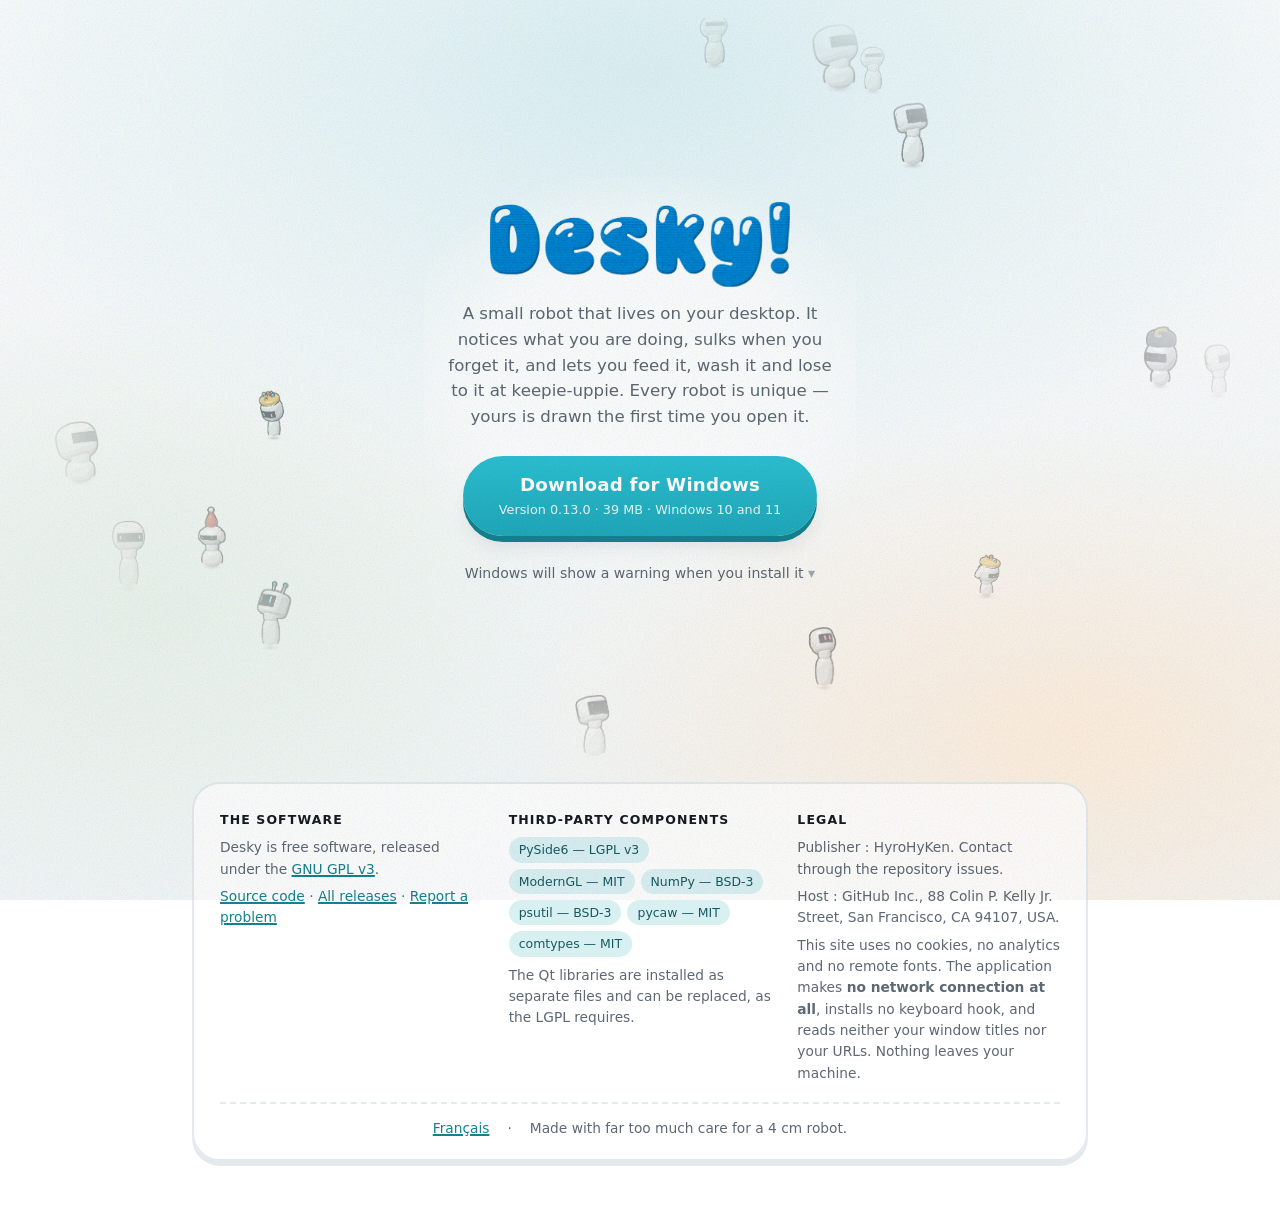
==== docs/en/index.html @ 5d932078 "L16 : site vitrine, licence GPL v3 et lien de téléchargement tenu par la CI" ====
<!doctype html>
<html lang="en">
<head>
<meta charset="utf-8">
<meta name="viewport" content="width=device-width, initial-scale=1">
<meta name="color-scheme" content="light">
<title>Desky — a small robot that lives on your desktop</title>
<meta name="description" content="Desky is a desktop companion for Windows. It reacts to what you do, you look after it, you play with it. No connection, no data leaving your machine.">
<link rel="canonical" href="https://hyrohyken.github.io/Desky/en/">
<link rel="alternate" hreflang="fr" href="https://hyrohyken.github.io/Desky/">
<link rel="alternate" hreflang="en" href="https://hyrohyken.github.io/Desky/en/">
<link rel="icon" href="../assets/logo.png" type="image/png">
<meta property="og:type" content="website">
<meta property="og:title" content="Desky — a small robot that lives on your desktop">
<meta property="og:description" content="A desktop companion for Windows. No connection, no data leaving your machine.">
<meta property="og:image" content="https://hyrohyken.github.io/Desky/assets/logo.png">
<meta property="og:locale" content="en_GB">
<meta name="twitter:card" content="summary_large_image">
<link rel="stylesheet" href="../style.css">
</head>
<body>

<main class="scene">
  <canvas id="champ" aria-hidden="true"></canvas>

  <div class="carte">
    <img class="logo" src="../assets/logo.png" alt="Desky" width="1000" height="380">

    <p class="pitch apparait" style="--retard: 160ms">
      A small robot that lives on your desktop. It notices what you are doing,
      sulks when you forget it, and lets you feed it, wash it and lose to it at
      keepie‑uppie. Every robot is unique&nbsp;— yours is drawn the first time
      you open it.
    </p>

    <div class="apparait" style="--retard: 280ms">
    <!-- telechargement:debut — block regenerated on every release by
         tools/site_release.py. Do not edit by hand: publishing rewrites
         everything between the two markers. -->
    <a class="telecharger" href="https://github.com/HyroHyKen/Desky/releases/download/v0.13.0/Desky-0.13.0-setup.exe">
      <span class="telecharger-titre">Download for Windows</span>
      <span class="telecharger-meta">Version 0.13.0 · 39 MB · Windows 10 and 11</span>
    </a>
    <!-- telechargement:fin -->
    </div>

    <details class="avertissement apparait" style="--retard: 400ms">
      <summary>Windows will show a warning when you install it</summary>
      <div class="avertissement-corps">
        <p>
          The installer is not signed with a commercial certificate — those cost
          several hundred euros a year, and Desky is free. So Windows shows
          “Windows protected your PC” for any program it does not recognise yet.
        </p>
        <ol>
          <li>Click <strong>More info</strong>.</li>
          <li>Then <strong>Run anyway</strong>.</li>
        </ol>
        <p>
          Every release ships with its SHA‑256 checksum and a
          <a href="https://www.sigstore.dev/" rel="noopener">Sigstore</a>
          provenance attestation. Together they guarantee the file really comes
          from the public repository, built from the commit it names — and you
          can check it yourself in two commands&nbsp;:
        </p>
        <pre><code>Get-FileHash .\Desky-0.13.0-setup.exe -Algorithm SHA256
gh attestation verify .\Desky-0.13.0-setup.exe --repo HyroHyKen/Desky</code></pre>
        <p>
          The expected checksum is in <code>SHA256SUMS.txt</code>, next to the
          installer on the
          <a href="https://github.com/HyroHyKen/Desky/releases/latest" rel="noopener">release
          page</a>.
        </p>
      </div>
    </details>
  </div>
</main>

<footer>
  <div class="pied apparait" style="--retard: 540ms">
    <div class="pied-colonnes">

      <section>
        <h2>The software</h2>
        <p>
          Desky is free software, released under the
          <a href="https://www.gnu.org/licenses/gpl-3.0.html" rel="noopener">GNU
          GPL&nbsp;v3</a>.
        </p>
        <p>
          <a href="https://github.com/HyroHyKen/Desky" rel="noopener">Source code</a> ·
          <a href="https://github.com/HyroHyKen/Desky/releases" rel="noopener">All releases</a> ·
          <a href="https://github.com/HyroHyKen/Desky/issues" rel="noopener">Report a problem</a>
        </p>
      </section>

      <section>
        <h2>Third‑party components</h2>
        <ul class="pastilles">
          <li>PySide6 — LGPL v3</li>
          <li>ModernGL — MIT</li>
          <li>NumPy — BSD‑3</li>
          <li>psutil — BSD‑3</li>
          <li>pycaw — MIT</li>
          <li>comtypes — MIT</li>
        </ul>
        <p>
          The Qt libraries are installed as separate files and can be replaced,
          as the LGPL requires.
        </p>
      </section>

      <section>
        <h2>Legal</h2>
        <p>Publisher&nbsp;: HyroHyKen. Contact through the repository issues.</p>
        <p>
          Host&nbsp;: GitHub&nbsp;Inc., 88 Colin P. Kelly Jr. Street,
          San Francisco, CA 94107, USA.
        </p>
        <p>
          This site uses no cookies, no analytics and no remote fonts. The
          application makes <strong>no network connection at all</strong>,
          installs no keyboard hook, and reads neither your window titles nor
          your URLs. Nothing leaves your machine.
        </p>
      </section>

    </div>

    <p class="pied-liens">
      <a href="../">Français</a>
      <span>·</span>
      <span>Made with far too much care for a 4&nbsp;cm robot.</span>
    </p>
  </div>
</footer>

<script src="../particles.js"></script>
</body>
</html>
---- docs/style.css ----
/* Site vitrine de Desky (lot L16).
 *
 * La palette part de celle du panneau de soin — l'accent cyan #1FA8BA est
 * exactement `panel.ACCENT`, l'encre `panel.INK` — et s'autorise autour d'elle
 * un fond dégradé et un grain que l'application n'a pas : une page web éclairée
 * à plat a l'air d'un brouillon, là où une fenêtre posée sur un vrai bureau
 * emprunte sa texture à ce qu'il y a derrière.
 *
 * **Thème clair seulement.** Pas de variante sombre : le produit est un objet
 * clair, le logo est fourni pour fond clair, et une page qui bascule au gré des
 * réglages du visiteur double la surface à vérifier pour un écran unique.
 *
 * Aucune police distante, aucune feuille tierce, aucune requête sortante : une
 * page qui vend un logiciel sans sortie réseau ne peut pas appeler trois
 * domaines pour s'afficher.
 */

:root {
  color-scheme: light;

  --encre: #141a21;
  --encre-doux: #5c6873;
  --accent: #1fa8ba;
  --accent-sombre: #15818f;
  --accent-pale: #d9f0f3;
  --creme: #fdf6ec;
  --carte: #ffffff;
  --bord: #e3e9ec;
  --bord-fort: #cfd9de;
  --ombre: rgba(20, 40, 50, 0.16);

  --rayon: 20px;
  --rayon-grand: 28px;

  /* Le rebond du produit (§10) : une seule courbe, réutilisée partout, pour que
   * tout ce qui bouge sur la page appartienne à la même main. */
  --ressort: cubic-bezier(0.34, 1.56, 0.64, 1);
}

* { box-sizing: border-box; }

html, body { margin: 0; padding: 0; }

body {
  min-height: 100svh;
  color: var(--encre);
  font-family: ui-rounded, "SF Pro Rounded", "Segoe UI Variable Display",
               "Segoe UI", system-ui, -apple-system, sans-serif;
  font-size: 17px;
  line-height: 1.55;
  -webkit-font-smoothing: antialiased;

  /* Deux halos, un froid en haut et un chaud en bas à droite, sur un dégradé
   * vertical très pâle. Fixés : le fond ne défile pas avec le pied de page,
   * sinon on voit la couture. */
  background:
    radial-gradient(1200px 660px at 50% 8%,  #dcf1f5 0%, rgba(220, 241, 245, 0) 62%),
    radial-gradient(980px 540px at 84% 82%,  #fdeedd 0%, rgba(253, 238, 221, 0) 58%),
    radial-gradient(760px 520px at 12% 68%,  #eaf3ec 0%, rgba(234, 243, 236, 0) 60%),
    linear-gradient(180deg, #fcfefe 0%, #f2f7f8 100%);
  background-attachment: fixed;
}

/* Grain. Un bruit fractal en SVG, embarqué en data-URI : pas une requête de
 * plus, et il se répète sans couture. C'est ce qui empêche les grands aplats
 * dégradés de faire « page de garde vide ». */
body::after {
  content: "";
  position: fixed;
  inset: 0;
  z-index: 3;
  pointer-events: none;
  opacity: 0.38;
  background-image: url("data:image/svg+xml,%3Csvg xmlns='http://www.w3.org/2000/svg' width='200' height='200'%3E%3Cfilter id='g'%3E%3CfeTurbulence type='fractalNoise' baseFrequency='0.8' numOctaves='3' stitchTiles='stitch'/%3E%3C/filter%3E%3Crect width='100%25' height='100%25' filter='url(%23g)' opacity='0.5'/%3E%3C/svg%3E");
  background-size: 200px 200px;
  mix-blend-mode: multiply;
}

/* --- Entrées ------------------------------------------------------------- */

/* Tout arrive l'un après l'autre, et rien n'arrive à sa taille finale : c'est
 * la leçon du lot L9. Le décalage est porté par `--retard`, posé dans le HTML,
 * pour qu'on lise l'ordre d'apparition dans l'ordre du document. */
@keyframes surgit {
  from { opacity: 0; transform: translateY(20px) scale(0.94); }
  to   { opacity: 1; transform: none; }
}

@keyframes surgit-logo {
  from { opacity: 0; transform: translateY(26px) scale(0.78); }
  to   { opacity: 1; transform: none; }
}

@keyframes flotte {
  from { transform: translateY(-4px); }
  to   { transform: translateY(4px); }
}

.apparait {
  animation: surgit 640ms var(--ressort) both;
  animation-delay: var(--retard, 0ms);
}

/* --- La scène centrale --------------------------------------------------- */

.scene {
  position: relative;
  min-height: 86svh;
  display: grid;
  place-items: center;
  padding: 44px 16px 28px;
  overflow: hidden;
}

/* Le champ de particules. Une **ellipse** et non un disque : un cercle assez
 * large pour laisser respirer la carte déborderait de la fenêtre en hauteur, et
 * on n'en verrait plus qu'une bande — le halo cesserait de se lire comme centré.
 * `pointer-events: none` est indispensable : le canvas couvre le bouton. */
#champ {
  position: absolute;
  inset: 0;
  margin: auto;
  width: min(98vw, 1180px);
  height: min(82svh, 760px);
  pointer-events: none;
  -webkit-mask-image: radial-gradient(ellipse at center,
                      #000 26%, rgba(0, 0, 0, 0.55) 52%, transparent 76%);
  mask-image: radial-gradient(ellipse at center,
              #000 26%, rgba(0, 0, 0, 0.55) 52%, transparent 76%);
}

/* Halo de lisibilité sous le contenu : sans lui, une particule qui passe
 * derrière la phrase d'accroche la fait vibrer. */
.carte {
  position: relative;
  z-index: 1;
  text-align: center;
  max-width: 27rem;
  padding: 24px 22px 20px;
  background: radial-gradient(ellipse 78% 62% at 50% 46%,
              rgba(252, 254, 254, 0.96) 0%,
              rgba(252, 254, 254, 0.86) 46%,
              rgba(252, 254, 254, 0) 78%);
}

.logo {
  display: block;
  width: min(300px, 70vw);
  height: auto;
  margin: 0 auto 14px;
  animation: surgit-logo 760ms var(--ressort) both,
             flotte 4.2s ease-in-out 900ms infinite alternate;
}

.pitch {
  margin: 0 auto 26px;
  max-width: 25rem;
  color: var(--encre-doux);
  font-size: 1.04rem;
}

/* --- Le bouton ----------------------------------------------------------- */

/* Un bouton-jouet : une semelle pleine et non floue sous la pastille, qui
 * s'écrase quand on appuie. C'est le geste des interfaces de console — on
 * *enfonce* quelque chose — et il ne coûte qu'une ombre sans flou. */
.telecharger {
  position: relative;
  display: inline-flex;
  flex-direction: column;
  align-items: center;
  gap: 1px;
  padding: 15px 36px 16px;
  border-radius: 999px;
  background: linear-gradient(180deg, #2bc0d3 0%, var(--accent) 100%);
  color: #fff;
  text-decoration: none;
  box-shadow: 0 6px 0 0 var(--accent-sombre),
              0 14px 24px -10px var(--ombre);
  transition: transform 260ms var(--ressort),
              box-shadow 260ms var(--ressort),
              filter 160ms ease;
}

.telecharger:hover,
.telecharger:focus-visible {
  transform: translateY(-3px);
  filter: saturate(1.06);
  box-shadow: 0 9px 0 0 var(--accent-sombre),
              0 20px 30px -12px var(--ombre);
}

.telecharger:active {
  transform: translateY(5px);
  box-shadow: 0 1px 0 0 var(--accent-sombre),
              0 6px 12px -8px var(--ombre);
  transition-duration: 90ms;
}

.telecharger-titre {
  font-size: 1.14rem;
  font-weight: 800;
  letter-spacing: 0.01em;
}

.telecharger-meta {
  font-size: 0.8rem;
  opacity: 0.9;
  font-variant-numeric: tabular-nums;
}

/* --- L'avertissement Windows --------------------------------------------- */

/* Discret par défaut, complet une fois déplié. C'est l'endroit où la majorité
 * des installations échouent : quelqu'un qui voit l'écran bleu sans y avoir été
 * préparé referme tout. Le dire avant vaut mieux que le découvrir. */
.avertissement {
  margin: 20px auto 0;
  max-width: 29rem;
  text-align: left;
  font-size: 0.9rem;
  color: var(--encre-doux);
}

.avertissement > summary {
  cursor: pointer;
  text-align: center;
  list-style: none;
  padding: 7px 14px;
  border-radius: 999px;
  font-size: 0.88rem;
  transition: color 160ms ease, background-color 160ms ease;
}

.avertissement > summary::-webkit-details-marker { display: none; }
.avertissement > summary::after { content: " ▾"; opacity: 0.55; }
.avertissement[open] > summary::after { content: " ▴"; }

.avertissement > summary:hover {
  color: var(--accent-sombre);
  background: rgba(255, 255, 255, 0.7);
}

/* Panneau-autocollant : bord franc et semelle nette, comme les vignettes de la
 * boutique du jeu. */
.avertissement-corps {
  margin-top: 10px;
  padding: 16px 18px;
  border: 2px solid var(--bord-fort);
  border-radius: var(--rayon);
  background: var(--carte);
  box-shadow: 0 4px 0 0 var(--bord);
  animation: surgit 420ms var(--ressort) both;
}

.avertissement-corps p { margin: 0 0 10px; }
.avertissement-corps p:last-child { margin-bottom: 0; }
.avertissement-corps ol { margin: 0 0 10px; padding-left: 1.3em; }

code, pre {
  font-family: ui-monospace, "Cascadia Code", Consolas, monospace;
  font-size: 0.85em;
}

pre {
  overflow-x: auto;
  padding: 10px 12px;
  border-radius: 12px;
  background: var(--accent-pale);
  color: #123c43;
  margin: 0 0 10px;
}

/* --- Pied de page -------------------------------------------------------- */

footer {
  position: relative;
  z-index: 1;
  padding: 8px 16px 48px;
  font-size: 0.86rem;
  color: var(--encre-doux);
}

/* Une carte posée, pas une bande collée au bas de page : le pied appartient au
 * même univers d'objets arrondis que le reste. */
.pied {
  max-width: 56rem;
  margin: 0 auto;
  padding: 26px 26px 20px;
  border: 2px solid var(--bord);
  border-radius: var(--rayon-grand);
  background: rgba(255, 255, 255, 0.78);
  box-shadow: 0 5px 0 0 var(--bord);
  display: grid;
  gap: 18px;
}

.pied h2 {
  font-size: 0.78rem;
  text-transform: uppercase;
  letter-spacing: 0.09em;
  color: var(--encre);
  margin: 0 0 8px;
}

.pied section { margin: 0; }
.pied p { margin: 0 0 6px; }
.pied p:last-child { margin-bottom: 0; }

/* Les composants tiers en pastilles : une liste à puces dans un pied de page a
 * l'air d'un fichier de licences, des pastilles ont l'air d'un générique. */
.pastilles {
  list-style: none;
  margin: 0 0 8px;
  padding: 0;
  display: flex;
  flex-wrap: wrap;
  gap: 6px;
}

.pastilles li {
  padding: 3px 10px;
  border-radius: 999px;
  background: var(--accent-pale);
  color: #175a63;
  font-size: 0.78rem;
  white-space: nowrap;
}

.pied-liens {
  display: flex;
  flex-wrap: wrap;
  gap: 8px 18px;
  justify-content: center;
  align-items: center;
  margin: 0;
  padding-top: 14px;
  border-top: 2px dashed var(--bord);
}

a { color: var(--accent-sombre); text-decoration-thickness: 1.5px; }
a:hover { color: var(--accent); }

@media (min-width: 760px) {
  .pied-colonnes {
    display: grid;
    grid-template-columns: repeat(3, 1fr);
    gap: 26px;
  }
}

/* Le mouvement est une préférence, pas un dû : quinze robots qui flottent sont
 * exactement ce qui gêne quelqu'un qui a demandé moins d'animation. Ici on coupe
 * les entrées et le flottement ; `particles.js` fige le champ de son côté. */
@media (prefers-reduced-motion: reduce) {
  .apparait, .logo, .avertissement-corps {
    animation: none !important;
    opacity: 1;
    transform: none;
  }
  * { transition-duration: 0.01ms !important; }
}
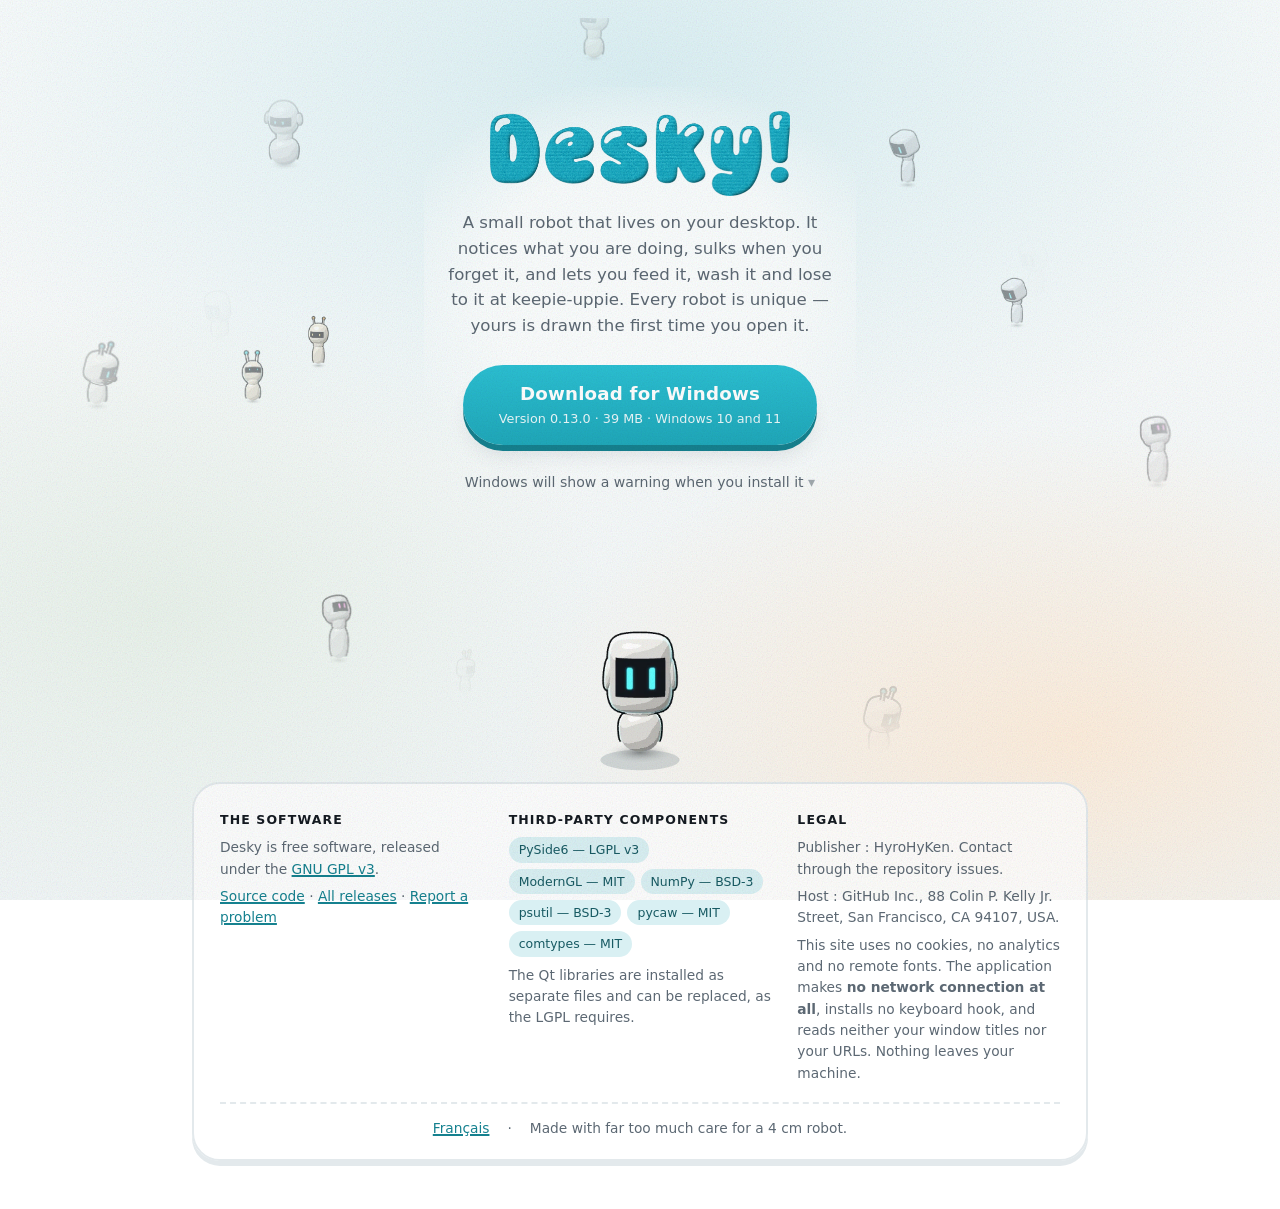
==== commit 9bd05c9e: "Site : le robot du produit marche sur la page et suit la souris" ====
--- a/docs/en/index.html
+++ b/docs/en/index.html
@@ -22,9 +22,10 @@
 
 <main class="scene">
   <canvas id="champ" aria-hidden="true"></canvas>
+  <canvas id="heros" aria-hidden="true"></canvas>
 
   <div class="carte">
-    <img class="logo" src="../assets/logo.png" alt="Desky" width="1000" height="380">
+    <img class="logo" src="../assets/logo.png" alt="Desky" width="1575" height="445">
 
     <p class="pitch apparait" style="--retard: 160ms">
       A small robot that lives on your desktop. It notices what you are doing,
@@ -136,5 +137,6 @@
 </footer>
 
 <script src="../particles.js"></script>
+<script src="../hero.js"></script>
 </body>
 </html>
--- a/docs/style.css
+++ b/docs/style.css
@@ -108,7 +108,7 @@
   min-height: 86svh;
   display: grid;
   place-items: center;
-  padding: 44px 16px 28px;
+  padding: 44px 16px 210px;
   overflow: hidden;
 }
 
@@ -127,6 +127,24 @@
                       #000 26%, rgba(0, 0, 0, 0.55) 52%, transparent 76%);
   mask-image: radial-gradient(ellipse at center,
               #000 26%, rgba(0, 0, 0, 0.55) 52%, transparent 76%);
+}
+
+/* Le sol du robot : une bande en bas de la scène, dont la hauteur est
+ * **réservée par le rembourrage de `.scene`**. Sans cette réservation le
+ * contenu, centré, descendrait dans la bande et le robot passerait devant le
+ * bouton de téléchargement — ou derrière, ce qui est pire. */
+#heros {
+  position: absolute;
+  left: 0;
+  bottom: 0;
+  /* `width: 100%` et non `right: 0` : `.scene` est une grille centrée, et le
+   * `justify-items: center` qu'elle impose à ses enfants fait rétrécir un
+   * absolu dont les deux décalages sont posés. Mesuré à 400 px au lieu de la
+   * largeur de la page avant correction. */
+  width: 100%;
+  height: 200px;
+  z-index: 2;
+  pointer-events: none;
 }
 
 /* Halo de lisibilité sous le contenu : sans lui, une particule qui passe
@@ -338,8 +356,21 @@
   border-top: 2px dashed var(--bord);
 }
 
-a { color: var(--accent-sombre); text-decoration-thickness: 1.5px; }
-a:hover { color: var(--accent); }
+/* Habillage des liens **de texte seulement**.
+ *
+ * `:where()` annule la spécificité de la règle, et ce n'est pas un raffinement :
+ * sans lui, `a:hover` vaut 0‑1‑1 et l'emporte sur `.telecharger`, qui ne vaut
+ * que 0‑1‑0. Le libellé du bouton passait alors en cyan sur un fond cyan au
+ * survol — illisible, et exactement au moment où on le regarde. Le
+ * `:not([class])` dit la même chose autrement : un lien qui porte une classe est
+ * un composant, il habille ses propres états.
+ */
+a:where(:not([class])) {
+  color: var(--accent-sombre);
+  text-decoration-thickness: 1.5px;
+}
+
+a:where(:not([class])):hover { color: var(--accent); }
 
 @media (min-width: 760px) {
   .pied-colonnes {
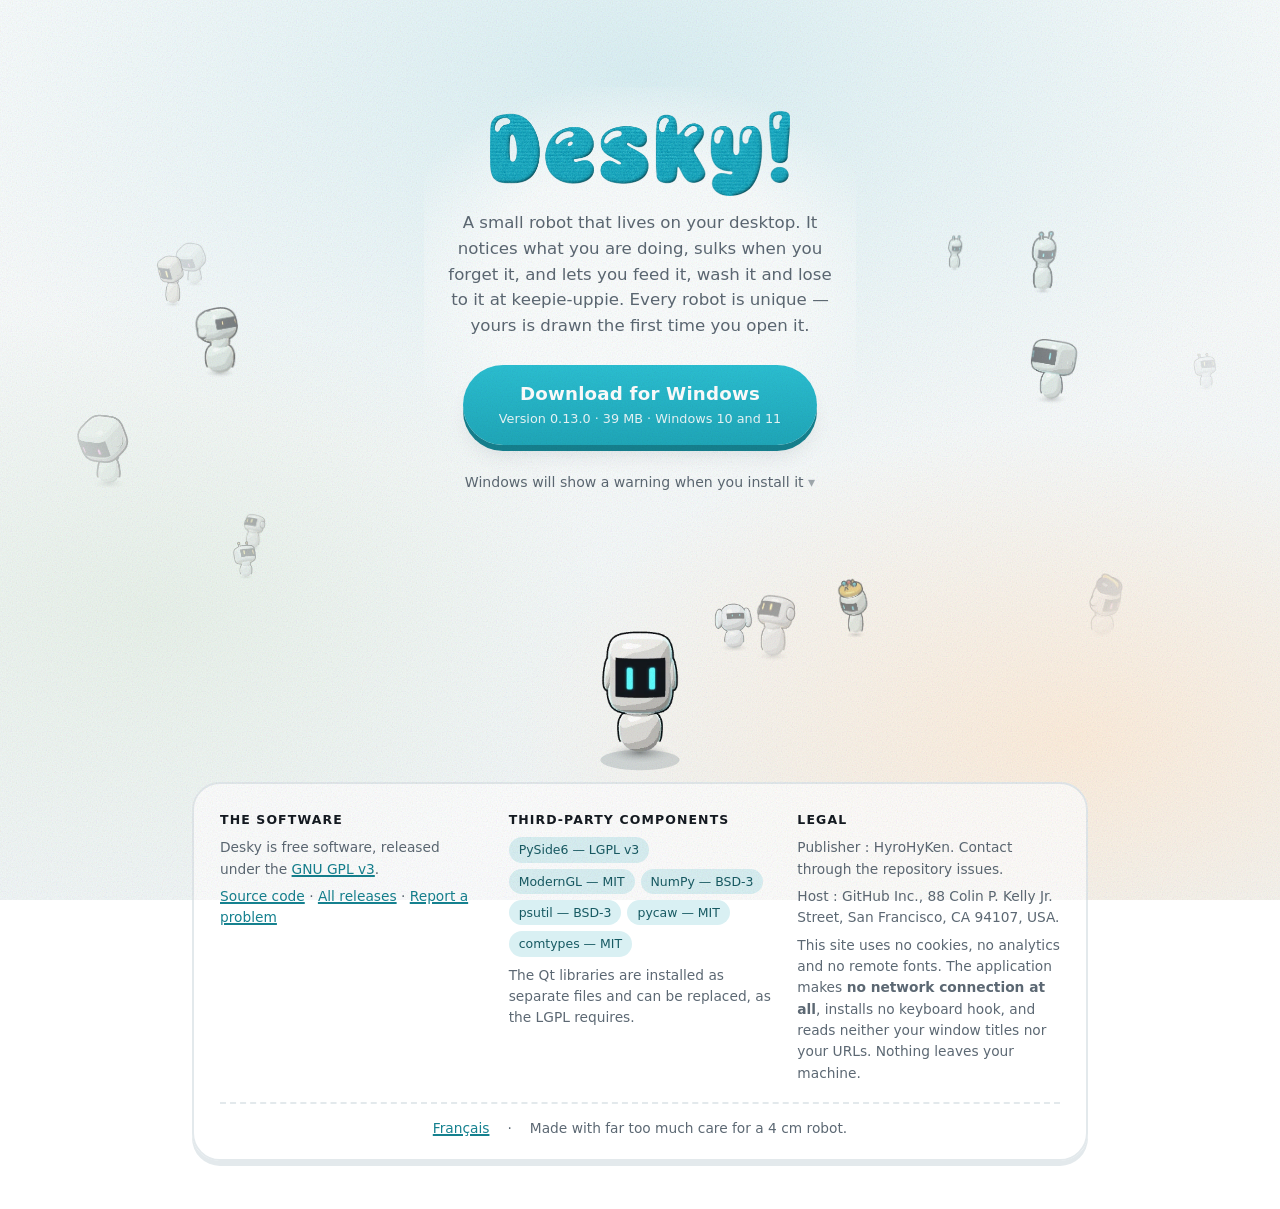
==== commit ea3c7310: "Site : dimensions déclarées du logo alignées sur le fichier livré" ====
--- a/docs/en/index.html
+++ b/docs/en/index.html
@@ -25,7 +25,7 @@
   <canvas id="heros" aria-hidden="true"></canvas>
 
   <div class="carte">
-    <img class="logo" src="../assets/logo.png" alt="Desky" width="1575" height="445">
+    <img class="logo" src="../assets/logo.png" alt="Desky" width="1181" height="334">
 
     <p class="pitch apparait" style="--retard: 160ms">
       A small robot that lives on your desktop. It notices what you are doing,
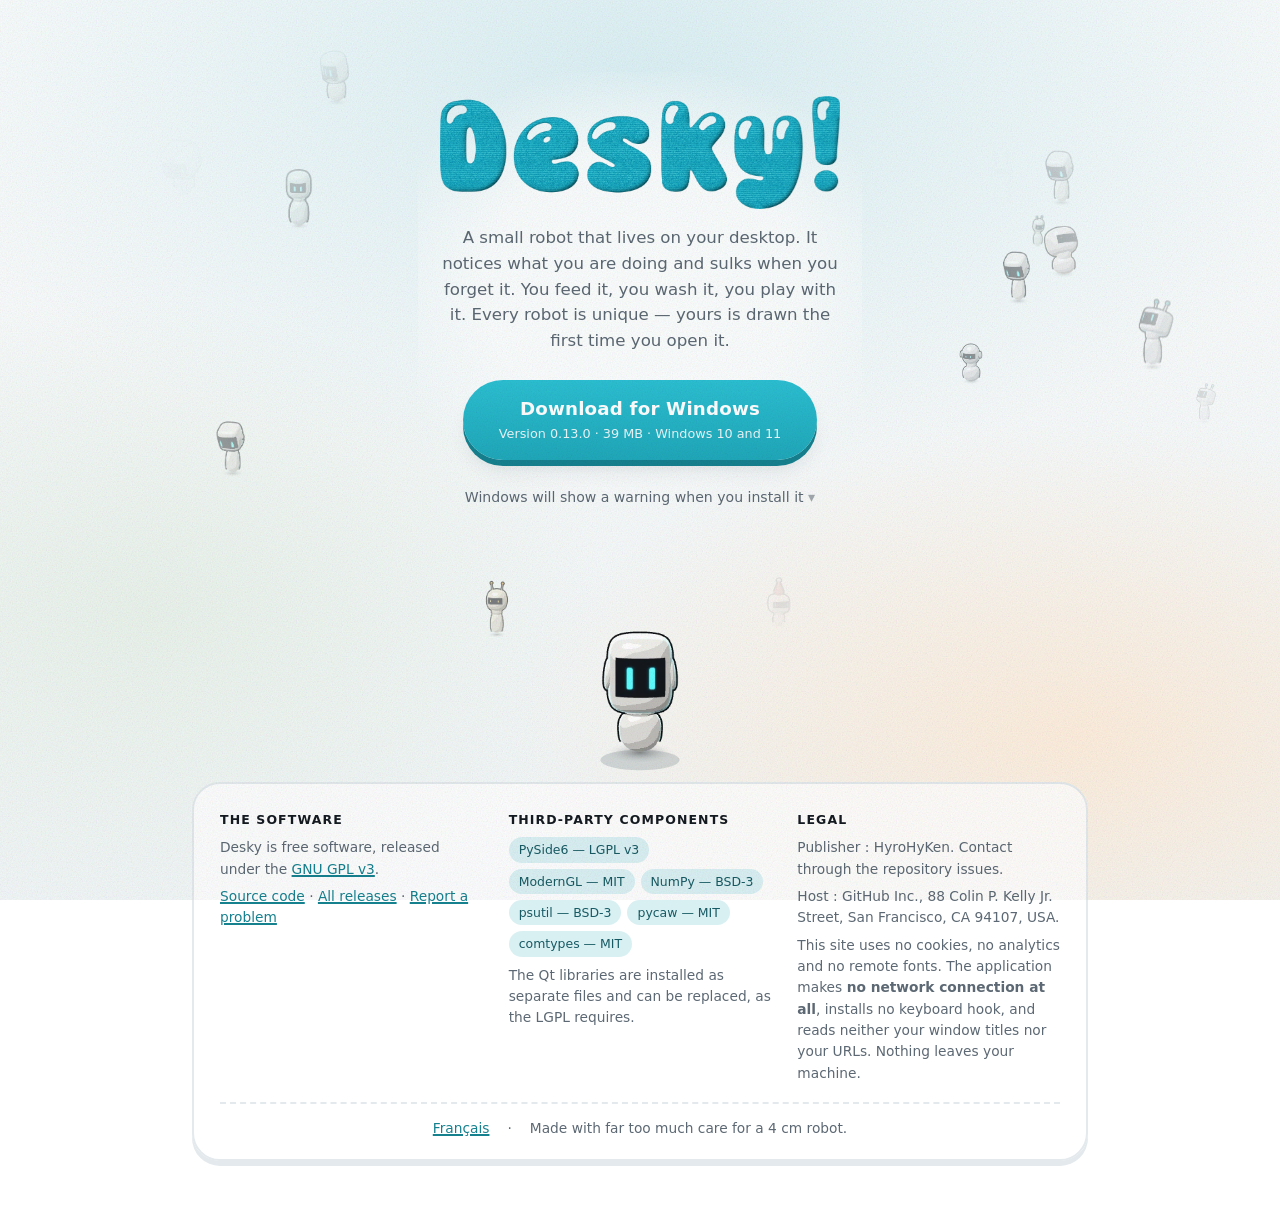
==== commit 20a369b9: "Site : logo agrandi et accroche reformulée" ====
--- a/docs/en/index.html
+++ b/docs/en/index.html
@@ -28,10 +28,9 @@
     <img class="logo" src="../assets/logo.png" alt="Desky" width="1181" height="334">
 
     <p class="pitch apparait" style="--retard: 160ms">
-      A small robot that lives on your desktop. It notices what you are doing,
-      sulks when you forget it, and lets you feed it, wash it and lose to it at
-      keepie‑uppie. Every robot is unique&nbsp;— yours is drawn the first time
-      you open it.
+      A small robot that lives on your desktop. It notices what you are doing
+      and sulks when you forget it. You feed it, you wash it, you play with it.
+      Every robot is unique&nbsp;— yours is drawn the first time you open it.
     </p>
 
     <div class="apparait" style="--retard: 280ms">
--- a/docs/style.css
+++ b/docs/style.css
@@ -153,7 +153,7 @@
   position: relative;
   z-index: 1;
   text-align: center;
-  max-width: 27rem;
+  max-width: 30rem;
   padding: 24px 22px 20px;
   background: radial-gradient(ellipse 78% 62% at 50% 46%,
               rgba(252, 254, 254, 0.96) 0%,
@@ -163,9 +163,9 @@
 
 .logo {
   display: block;
-  width: min(300px, 70vw);
+  width: min(400px, 78vw);
   height: auto;
-  margin: 0 auto 14px;
+  margin: 0 auto 16px;
   animation: surgit-logo 760ms var(--ressort) both,
              flotte 4.2s ease-in-out 900ms infinite alternate;
 }
@@ -227,6 +227,15 @@
   font-variant-numeric: tabular-nums;
 }
 
+/* Sous 420 px, « Télécharger pour Windows » ne tient plus sur une ligne et le
+ * bouton se casse en deux — sur l'élément qui porte toute la page. On resserre
+ * plutôt que de raccourcir le libellé : « Télécharger » seul dirait moins. */
+@media (max-width: 420px) {
+  .telecharger { padding: 14px 20px 15px; }
+  .telecharger-titre { font-size: 1.04rem; }
+  .telecharger-meta { font-size: 0.73rem; }
+}
+
 /* --- L'avertissement Windows --------------------------------------------- */
 
 /* Discret par défaut, complet une fois déplié. C'est l'endroit où la majorité
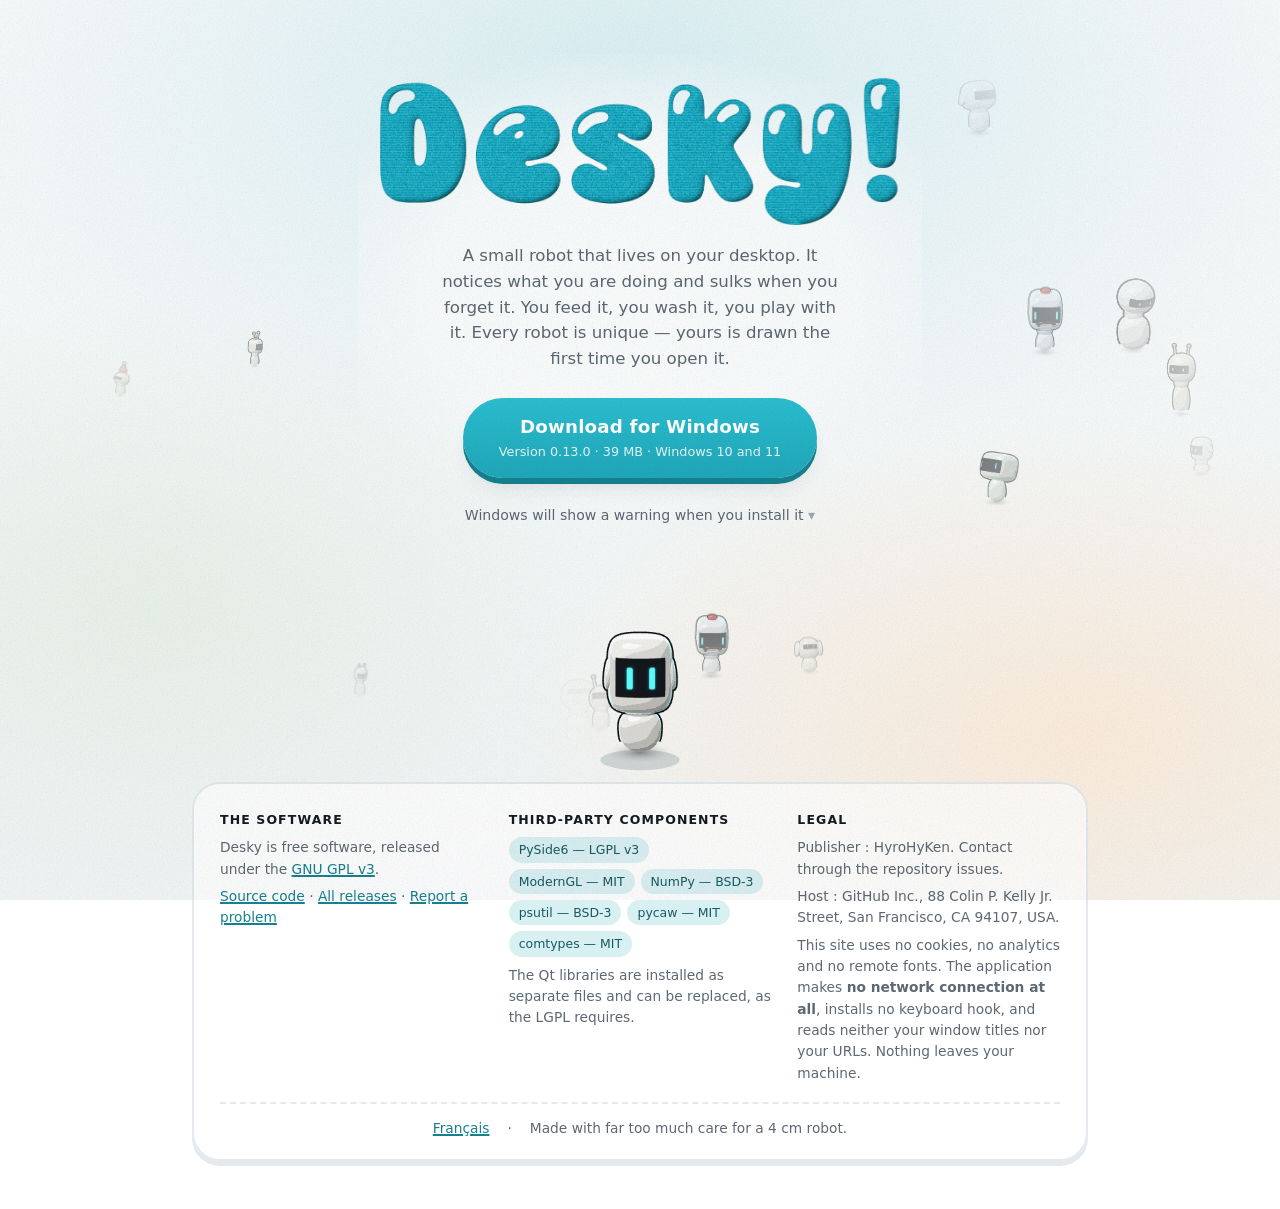
==== commit 30929913: "Site : référencement, données structurées et favicon de l'application" ====
--- a/docs/en/index.html
+++ b/docs/en/index.html
@@ -5,17 +5,61 @@
 <meta name="viewport" content="width=device-width, initial-scale=1">
 <meta name="color-scheme" content="light">
 <title>Desky — a small robot that lives on your desktop</title>
-<meta name="description" content="Desky is a desktop companion for Windows. It reacts to what you do, you look after it, you play with it. No connection, no data leaving your machine.">
+<meta name="description" content="Desky is a free desktop companion for Windows 10 and 11. A small robot that reacts to what you do, that you feed, wash and play with. No network connection, no data leaving your machine.">
 <link rel="canonical" href="https://hyrohyken.github.io/Desky/en/">
 <link rel="alternate" hreflang="fr" href="https://hyrohyken.github.io/Desky/">
 <link rel="alternate" hreflang="en" href="https://hyrohyken.github.io/Desky/en/">
-<link rel="icon" href="../assets/logo.png" type="image/png">
+<link rel="alternate" hreflang="x-default" href="https://hyrohyken.github.io/Desky/">
+<link rel="icon" href="../favicon.ico" sizes="32x32 48x48 256x256">
+<link rel="icon" type="image/png" sizes="32x32" href="../assets/icon-32.png">
+<link rel="icon" type="image/png" sizes="512x512" href="../assets/icon-512.png">
+<link rel="apple-touch-icon" href="../assets/icon-180.png">
 <meta property="og:type" content="website">
+<meta property="og:site_name" content="Desky">
+<meta property="og:url" content="https://hyrohyken.github.io/Desky/en/">
 <meta property="og:title" content="Desky — a small robot that lives on your desktop">
-<meta property="og:description" content="A desktop companion for Windows. No connection, no data leaving your machine.">
-<meta property="og:image" content="https://hyrohyken.github.io/Desky/assets/logo.png">
+<meta property="og:description" content="A free desktop companion for Windows. No connection, no data leaving your machine.">
+<meta property="og:image" content="https://hyrohyken.github.io/Desky/assets/social.png">
+<meta property="og:image:width" content="1200">
+<meta property="og:image:height" content="630">
+<meta property="og:image:alt" content="The Desky logo above a row of small robots, each one different.">
 <meta property="og:locale" content="en_GB">
+<meta property="og:locale:alternate" content="fr_FR">
 <meta name="twitter:card" content="summary_large_image">
+<meta name="twitter:image" content="https://hyrohyken.github.io/Desky/assets/social.png">
+<!-- donnees:debut — regenerated on every release, like the button. -->
+<script type="application/ld+json">
+{
+  "@context": "https://schema.org",
+  "@type": "SoftwareApplication",
+  "name": "Desky",
+  "url": "https://hyrohyken.github.io/Desky/en/",
+  "inLanguage": "en",
+  "description": "Desky is a free desktop companion for Windows. A small robot that reacts to what you do, that you feed, wash and play with. No network connection, no data leaving the machine.",
+  "applicationCategory": "EntertainmentApplication",
+  "operatingSystem": "Windows 10, Windows 11",
+  "softwareVersion": "0.13.0",
+  "downloadUrl": "https://github.com/HyroHyKen/Desky/releases/download/v0.13.0/Desky-0.13.0-setup.exe",
+  "installUrl": "https://hyrohyken.github.io/Desky/en/",
+  "fileSize": "39 MB",
+  "softwareRequirements": "Windows 10 ou 11, OpenGL 3.3",
+  "isAccessibleForFree": true,
+  "license": "https://www.gnu.org/licenses/gpl-3.0.html",
+  "image": "https://hyrohyken.github.io/Desky/assets/social.png",
+  "offers": {
+    "@type": "Offer",
+    "price": "0",
+    "priceCurrency": "EUR"
+  },
+  "author": {
+    "@type": "Person",
+    "name": "HyroHyKen",
+    "url": "https://github.com/HyroHyKen/Desky"
+  },
+  "codeRepository": "https://github.com/HyroHyKen/Desky"
+}
+</script>
+<!-- donnees:fin -->
 <link rel="stylesheet" href="../style.css">
 </head>
 <body>
--- a/docs/style.css
+++ b/docs/style.css
@@ -153,7 +153,7 @@
   position: relative;
   z-index: 1;
   text-align: center;
-  max-width: 30rem;
+  max-width: 36rem;
   padding: 24px 22px 20px;
   background: radial-gradient(ellipse 78% 62% at 50% 46%,
               rgba(252, 254, 254, 0.96) 0%,
@@ -163,9 +163,13 @@
 
 .logo {
   display: block;
-  width: min(400px, 78vw);
+  /* Deux bornes, et elles ne servent pas le même écran. Le `78vw` gouverne
+   * seul en dessous de 667 px de large — c'est lui qui donne le cadrage mobile,
+   * et il n'a pas bougé. Le plafond en pixels ne s'applique qu'au-delà, là où
+   * la place existe pour donner au logo la vedette. */
+  width: min(520px, 78vw);
   height: auto;
-  margin: 0 auto 16px;
+  margin: 0 auto 18px;
   animation: surgit-logo 760ms var(--ressort) both,
              flotte 4.2s ease-in-out 900ms infinite alternate;
 }
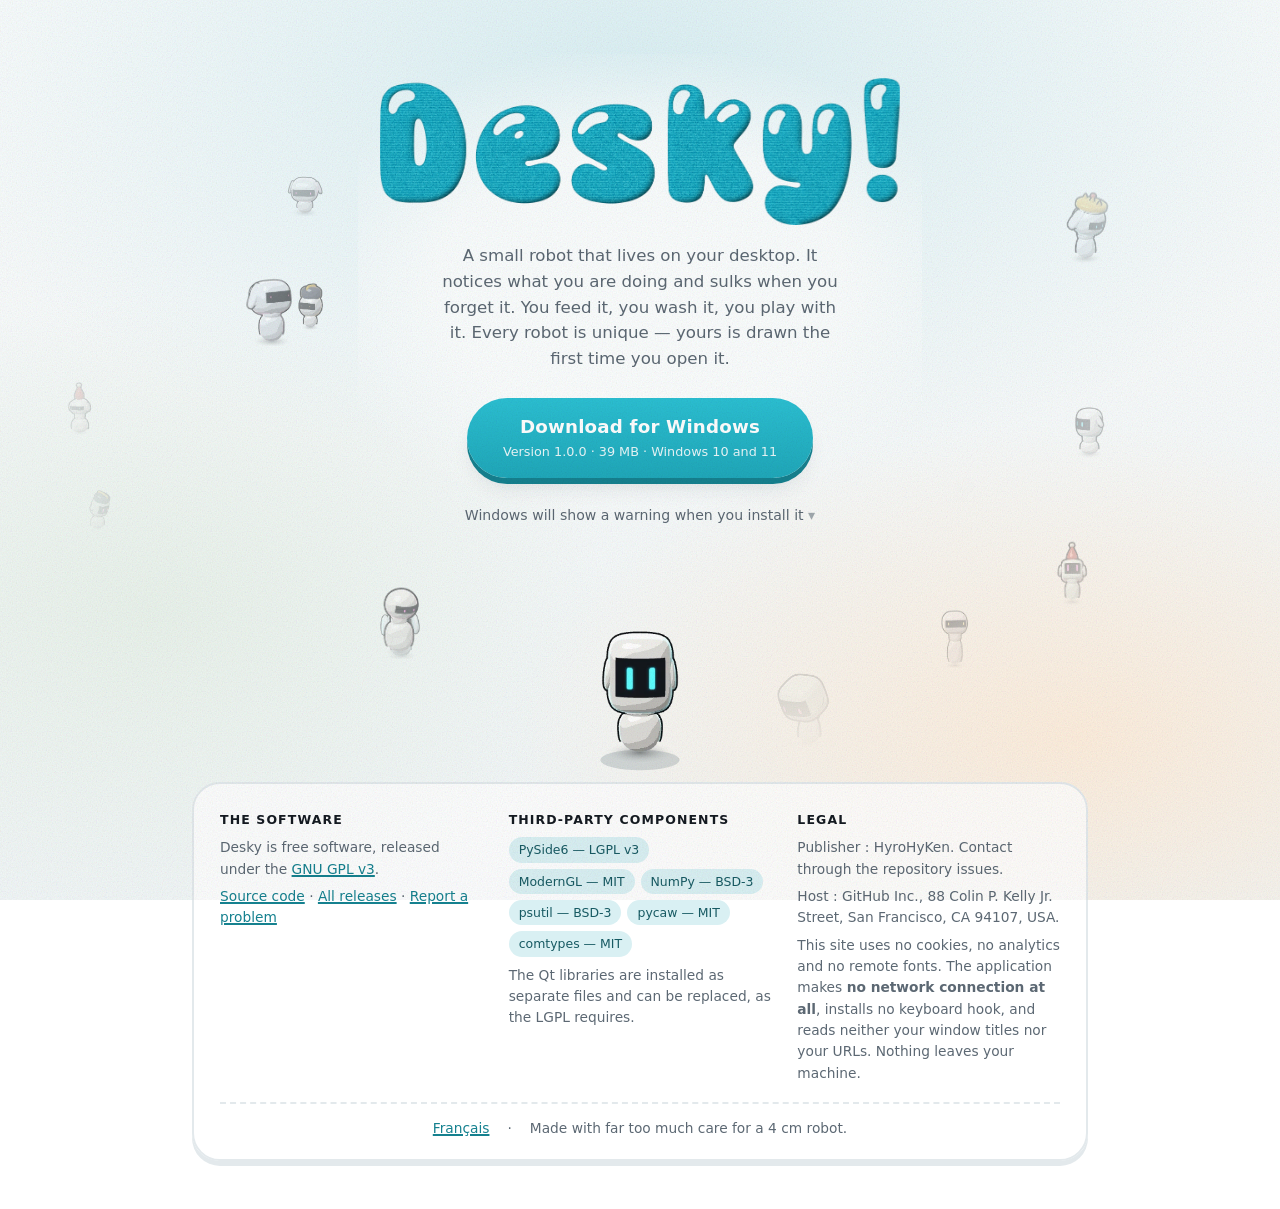
==== commit 89dda0e7: "Site : lien de téléchargement v1.0.0" ====
--- a/docs/en/index.html
+++ b/docs/en/index.html
@@ -38,8 +38,8 @@
   "description": "Desky is a free desktop companion for Windows. A small robot that reacts to what you do, that you feed, wash and play with. No network connection, no data leaving the machine.",
   "applicationCategory": "EntertainmentApplication",
   "operatingSystem": "Windows 10, Windows 11",
-  "softwareVersion": "0.13.0",
-  "downloadUrl": "https://github.com/HyroHyKen/Desky/releases/download/v0.13.0/Desky-0.13.0-setup.exe",
+  "softwareVersion": "1.0.0",
+  "downloadUrl": "https://github.com/HyroHyKen/Desky/releases/download/v1.0.0/Desky-1.0.0-setup.exe",
   "installUrl": "https://hyrohyken.github.io/Desky/en/",
   "fileSize": "39 MB",
   "softwareRequirements": "Windows 10 ou 11, OpenGL 3.3",
@@ -81,9 +81,9 @@
     <!-- telechargement:debut — block regenerated on every release by
          tools/site_release.py. Do not edit by hand: publishing rewrites
          everything between the two markers. -->
-    <a class="telecharger" href="https://github.com/HyroHyKen/Desky/releases/download/v0.13.0/Desky-0.13.0-setup.exe">
+    <a class="telecharger" href="https://github.com/HyroHyKen/Desky/releases/download/v1.0.0/Desky-1.0.0-setup.exe">
       <span class="telecharger-titre">Download for Windows</span>
-      <span class="telecharger-meta">Version 0.13.0 · 39 MB · Windows 10 and 11</span>
+      <span class="telecharger-meta">Version 1.0.0 · 39 MB · Windows 10 and 11</span>
     </a>
     <!-- telechargement:fin -->
     </div>
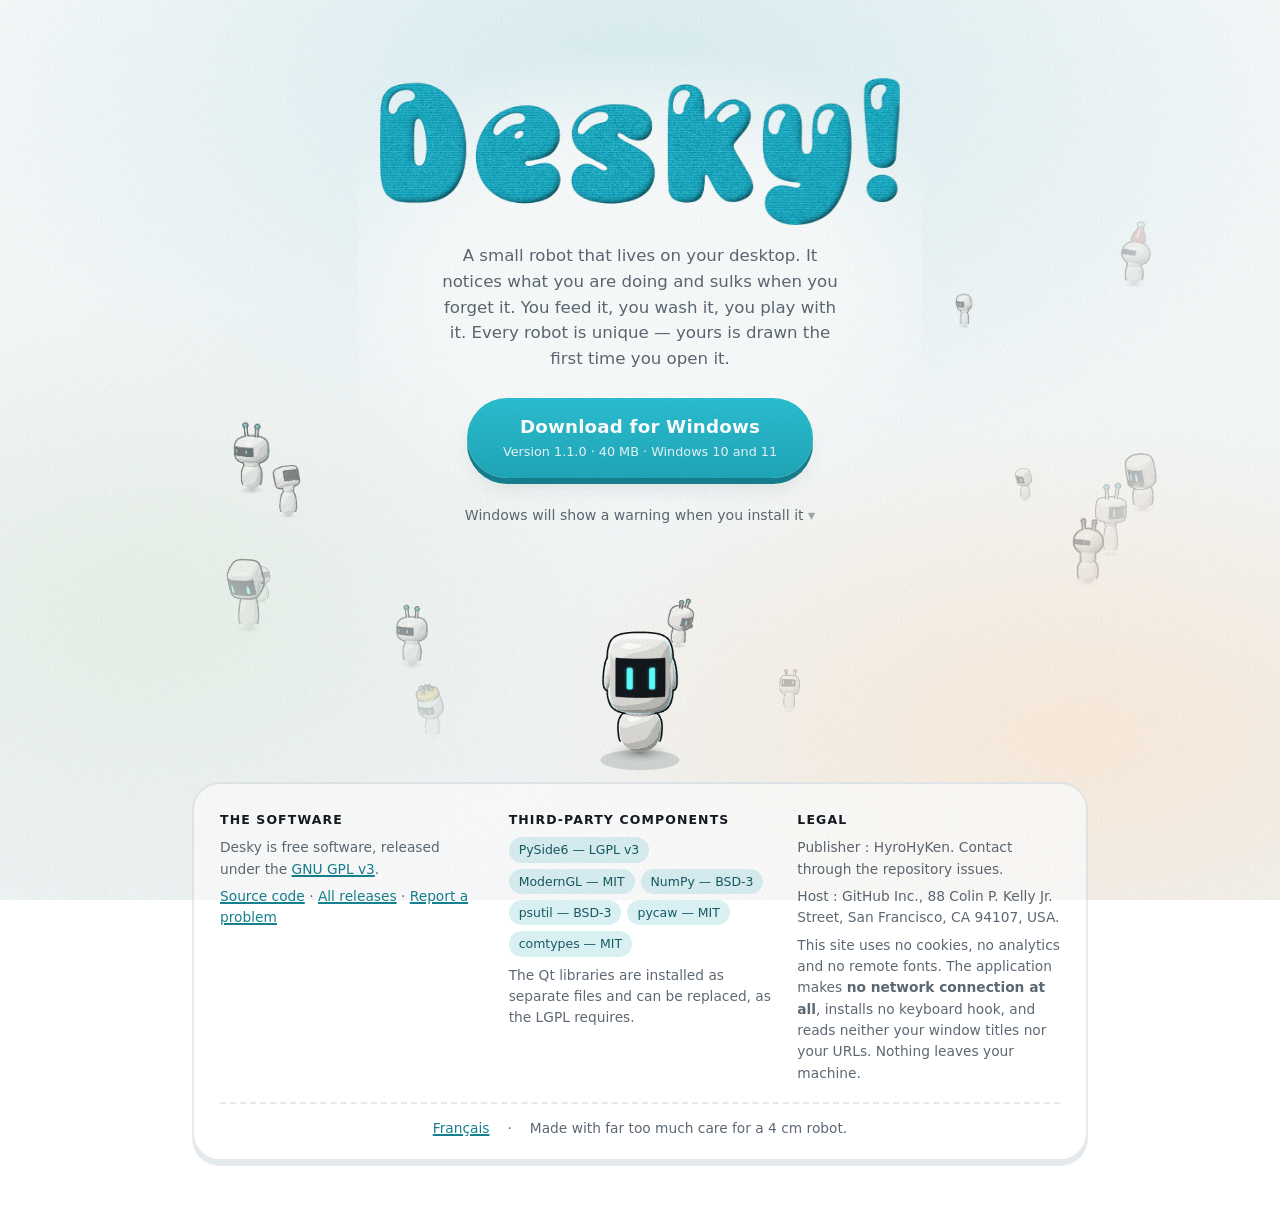
==== commit dd16428f: "Site : lien de téléchargement v1.1.0" ====
--- a/docs/en/index.html
+++ b/docs/en/index.html
@@ -38,10 +38,10 @@
   "description": "Desky is a free desktop companion for Windows. A small robot that reacts to what you do, that you feed, wash and play with. No network connection, no data leaving the machine.",
   "applicationCategory": "EntertainmentApplication",
   "operatingSystem": "Windows 10, Windows 11",
-  "softwareVersion": "1.0.0",
-  "downloadUrl": "https://github.com/HyroHyKen/Desky/releases/download/v1.0.0/Desky-1.0.0-setup.exe",
+  "softwareVersion": "1.1.0",
+  "downloadUrl": "https://github.com/HyroHyKen/Desky/releases/download/v1.1.0/Desky-1.1.0-setup.exe",
   "installUrl": "https://hyrohyken.github.io/Desky/en/",
-  "fileSize": "39 MB",
+  "fileSize": "40 MB",
   "softwareRequirements": "Windows 10 ou 11, OpenGL 3.3",
   "isAccessibleForFree": true,
   "license": "https://www.gnu.org/licenses/gpl-3.0.html",
@@ -81,9 +81,9 @@
     <!-- telechargement:debut — block regenerated on every release by
          tools/site_release.py. Do not edit by hand: publishing rewrites
          everything between the two markers. -->
-    <a class="telecharger" href="https://github.com/HyroHyKen/Desky/releases/download/v1.0.0/Desky-1.0.0-setup.exe">
+    <a class="telecharger" href="https://github.com/HyroHyKen/Desky/releases/download/v1.1.0/Desky-1.1.0-setup.exe">
       <span class="telecharger-titre">Download for Windows</span>
-      <span class="telecharger-meta">Version 1.0.0 · 39 MB · Windows 10 and 11</span>
+      <span class="telecharger-meta">Version 1.1.0 · 40 MB · Windows 10 and 11</span>
     </a>
     <!-- telechargement:fin -->
     </div>
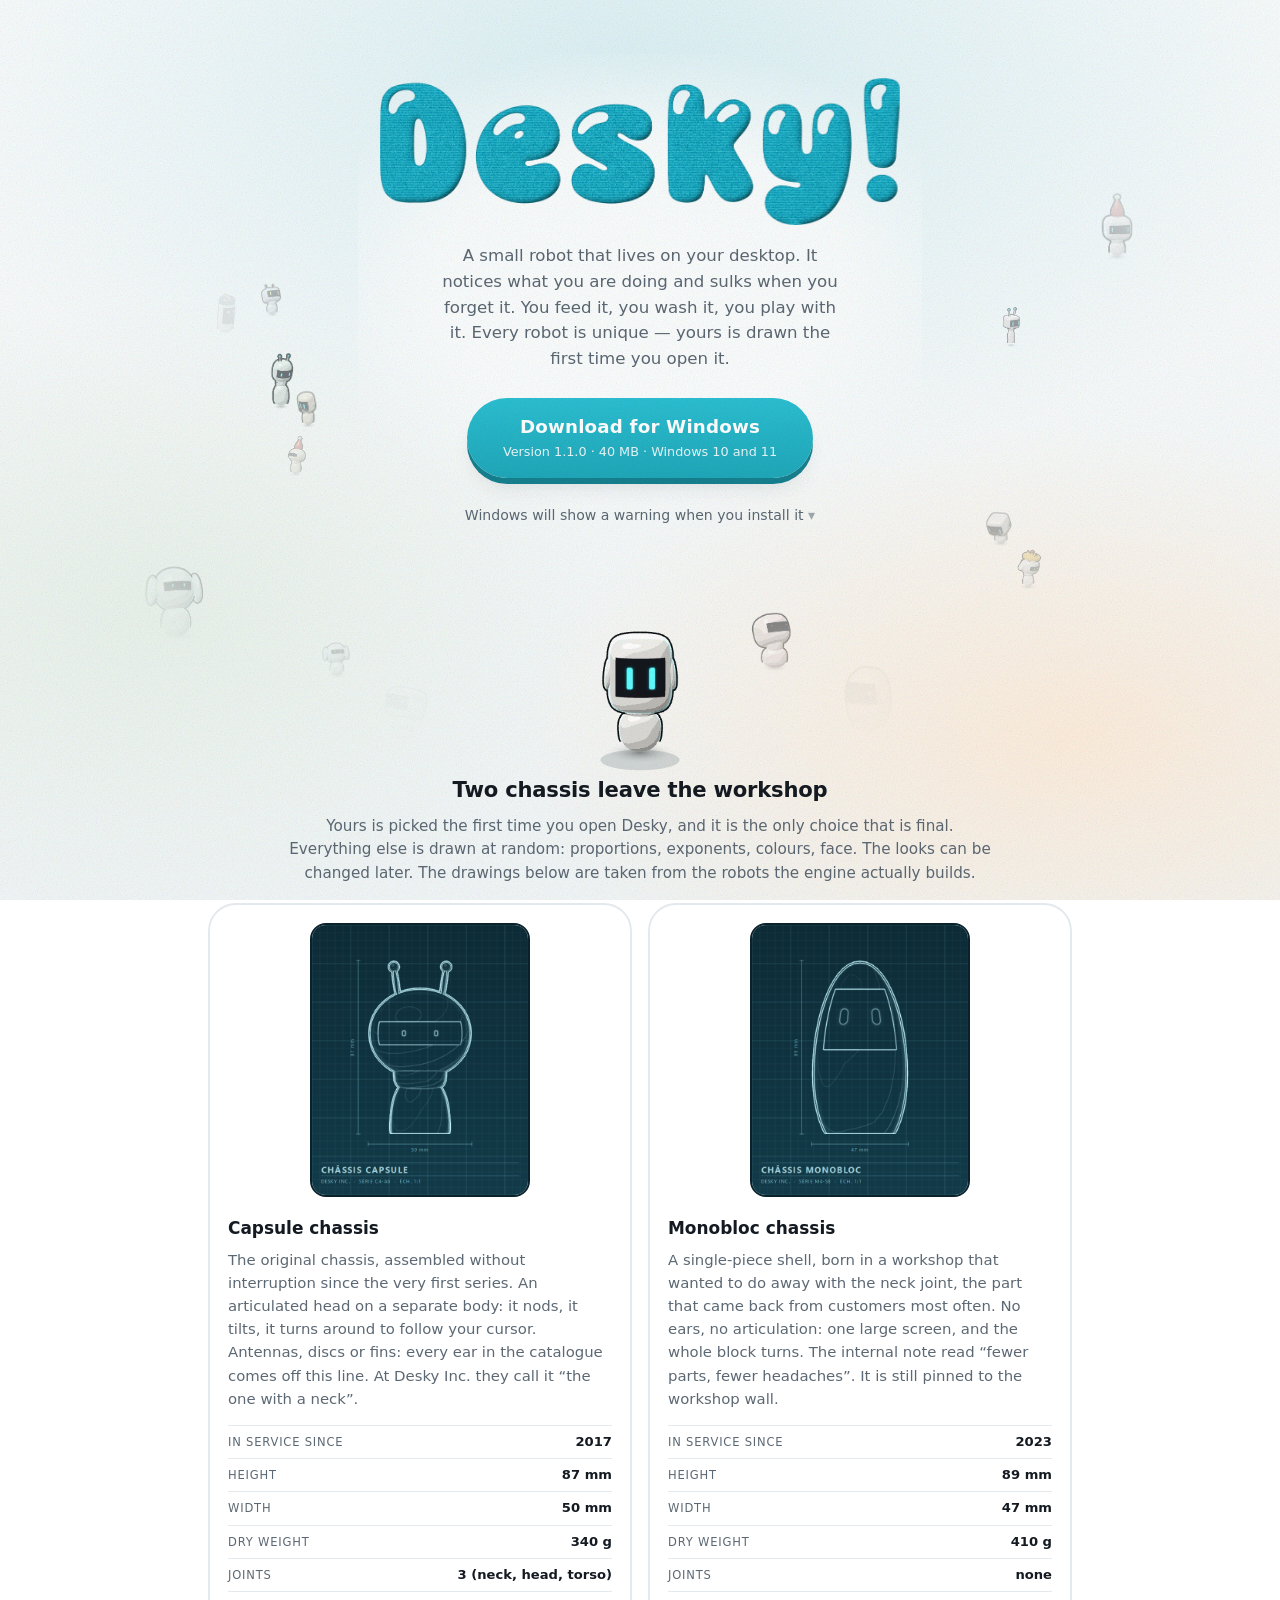
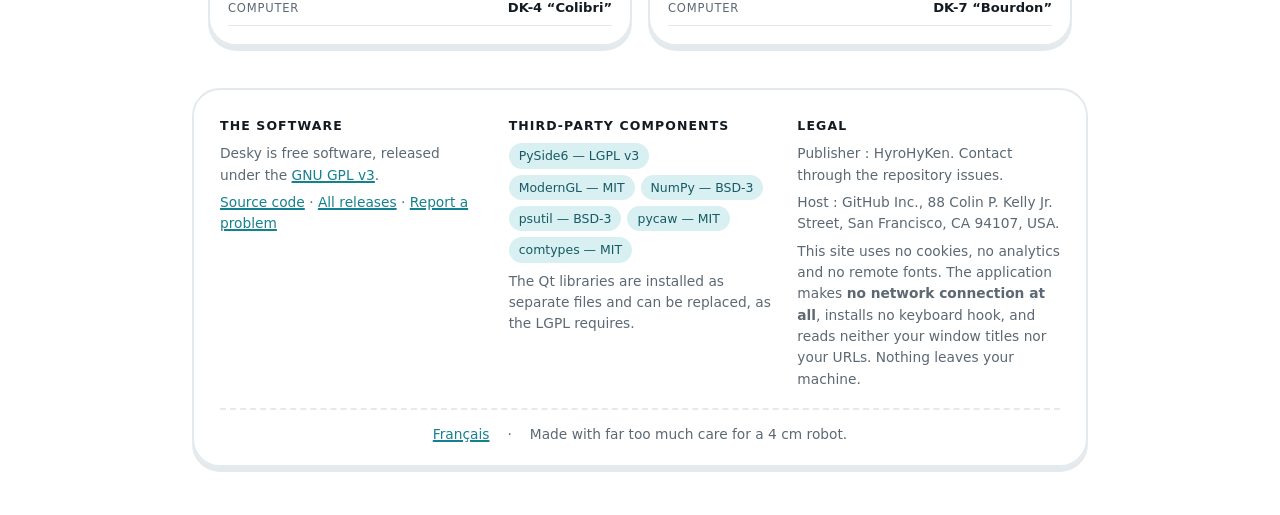
==== commit 5fbfb30b: "Site : les monoblocs dans le champ, et les deux châssis en bas de page" ====
--- a/docs/en/index.html
+++ b/docs/en/index.html
@@ -120,6 +120,70 @@
   </div>
 </main>
 
+<section class="ateliers" id="chassis">
+  <div class="ateliers-entete apparait" style="--retard: 80ms">
+    <h2>Two chassis leave the workshop</h2>
+    <p>
+      Yours is picked the first time you open Desky, and it is the only choice
+      that is final. Everything else is drawn at random: proportions,
+      exponents, colours, face. The looks can be changed later. The drawings
+      below are taken from the robots the engine actually builds.
+    </p>
+  </div>
+
+  <div class="ateliers-grille">
+
+    <article class="chassis apparait" style="--retard: 180ms">
+      <img class="chassis-plan" src="../assets/blueprint_capsule.webp"
+           alt="Technical drawing of the capsule chassis: a rounded head on a separate body, dimensioned 87 mm tall and 50 mm wide."
+           width="560" height="700" loading="lazy" decoding="async">
+      <div class="chassis-texte">
+        <h3>Capsule chassis</h3>
+        <p>
+          The original chassis, assembled without interruption since the very
+          first series. An articulated head on a separate body: it nods, it
+          tilts, it turns around to follow your cursor. Antennas, discs or fins:
+          every ear in the catalogue comes off this line. At Desky Inc. they call
+          it “the one with a neck”.
+        </p>
+        <dl class="fiche">
+          <div><dt>In service since</dt><dd>2017</dd></div>
+          <div><dt>Height</dt><dd>87 mm</dd></div>
+          <div><dt>Width</dt><dd>50 mm</dd></div>
+          <div><dt>Dry weight</dt><dd>340 g</dd></div>
+          <div><dt>Joints</dt><dd>3 (neck, head, torso)</dd></div>
+          <div><dt>Computer</dt><dd>DK-4 “Colibri”</dd></div>
+        </dl>
+      </div>
+    </article>
+
+    <article class="chassis apparait" style="--retard: 300ms">
+      <img class="chassis-plan" src="../assets/blueprint_monobloc.webp"
+           alt="Technical drawing of the monobloc chassis: a single-piece shell with a large screen, dimensioned 89 mm tall and 47 mm wide."
+           width="560" height="700" loading="lazy" decoding="async">
+      <div class="chassis-texte">
+        <h3>Monobloc chassis</h3>
+        <p>
+          A single-piece shell, born in a workshop that wanted to do away with
+          the neck joint, the part that came back from customers most often. No
+          ears, no articulation: one large screen, and the whole block
+          turns. The internal note read “fewer parts, fewer headaches”. It is
+          still pinned to the workshop wall.
+        </p>
+        <dl class="fiche">
+          <div><dt>In service since</dt><dd>2023</dd></div>
+          <div><dt>Height</dt><dd>89 mm</dd></div>
+          <div><dt>Width</dt><dd>47 mm</dd></div>
+          <div><dt>Dry weight</dt><dd>410 g</dd></div>
+          <div><dt>Joints</dt><dd>none</dd></div>
+          <div><dt>Computer</dt><dd>DK-7 “Bourdon”</dd></div>
+        </dl>
+      </div>
+    </article>
+
+  </div>
+</section>
+
 <footer>
   <div class="pied apparait" style="--retard: 540ms">
     <div class="pied-colonnes">
--- a/docs/style.css
+++ b/docs/style.css
@@ -302,6 +302,140 @@
   margin: 0 0 10px;
 }
 
+/* --- Les deux châssis (lot L22) ------------------------------------------ */
+
+/* Posée entre la scène et le pied de page, à la **même largeur que le pied** :
+ * les deux blocs sont des cartes de bas de page, et les décaler l'un par rapport
+ * à l'autre donnerait deux colonnes de mesure différente sur un même écran. */
+.ateliers {
+  position: relative;
+  z-index: 1;
+  max-width: 56rem;
+  margin: 0 auto;
+  padding: 0 16px 34px;
+  display: grid;
+  gap: 18px;
+}
+
+.ateliers-entete {
+  text-align: center;
+  max-width: 44rem;
+  margin: 0 auto;
+}
+
+.ateliers-entete h2 {
+  margin: 0 0 8px;
+  font-size: 1.32rem;
+  letter-spacing: -0.01em;
+}
+
+.ateliers-entete p {
+  margin: 0;
+  color: var(--encre-doux);
+  font-size: 0.95rem;
+}
+
+.ateliers-grille {
+  display: grid;
+  gap: 16px;
+}
+
+/* Même carte que le pied de page : bord de 2 px, ombre portée pleine, gros
+ * rayon. Le site n'a qu'un seul objet, décliné. */
+.chassis {
+  display: grid;
+  gap: 18px;
+  padding: 18px;
+  border: 2px solid var(--bord);
+  border-radius: var(--rayon-grand);
+  background: rgba(255, 255, 255, 0.78);
+  box-shadow: 0 5px 0 0 var(--bord);
+}
+
+/* Le dessin est sombre et le reste de la page est clair : il lui faut son
+ * propre cadre, sinon il se lit comme un trou. Le fond repris de la planche
+ * elle-même (`#0d2b36`) évite la bande claire d'un pixel sur les bords
+ * arrondis. */
+.chassis-plan {
+  width: 100%;
+  height: auto;
+  display: block;
+  border-radius: 16px;
+  background: #0d2b36;
+  border: 2px solid #0a222b;
+}
+
+.chassis-texte h3 {
+  margin: 0 0 8px;
+  font-size: 1.06rem;
+}
+
+.chassis-texte p {
+  margin: 0 0 14px;
+  color: var(--encre-doux);
+  font-size: 0.93rem;
+}
+
+/* La fiche technique en deux colonnes, étiquette à gauche et valeur à droite,
+ * séparées par un filet : c'est ce qui la fait lire comme une notice d'usine
+ * plutôt que comme un paragraphe de plus. Même parti pris que dans
+ * l'application, où elle apparaît au survol d'un carton. */
+.fiche {
+  margin: 0;
+  display: grid;
+  gap: 0;
+  font-size: 0.82rem;
+}
+
+.fiche > div {
+  display: flex;
+  justify-content: space-between;
+  align-items: baseline;
+  gap: 12px;
+  padding: 6px 0;
+  border-top: 1px solid var(--bord);
+}
+
+.fiche > div:last-child { border-bottom: 1px solid var(--bord); }
+
+.fiche dt {
+  color: var(--encre-doux);
+  text-transform: uppercase;
+  letter-spacing: 0.07em;
+  font-size: 0.72rem;
+  white-space: nowrap;
+}
+
+.fiche dd {
+  margin: 0;
+  text-align: right;
+  font-weight: 600;
+  color: var(--encre);
+}
+
+/* Le plan à gauche du texte dès qu'il y a la place. En dessous, il passe
+ * au-dessus — et sa largeur est bornée pour qu'un dessin au format portrait
+ * n'occupe pas un écran de téléphone à lui seul. */
+@media (max-width: 559px) {
+  .chassis-plan {
+    max-width: 240px;
+    margin: 0 auto;
+  }
+}
+
+@media (min-width: 560px) {
+  .chassis {
+    grid-template-columns: 190px 1fr;
+    align-items: start;
+  }
+}
+
+@media (min-width: 900px) {
+  .ateliers-grille { grid-template-columns: 1fr 1fr; }
+  .chassis { grid-template-columns: 1fr; }
+  .chassis-plan { max-width: 220px; margin: 0 auto; }
+}
+
 /* --- Pied de page -------------------------------------------------------- */
 
 footer {
